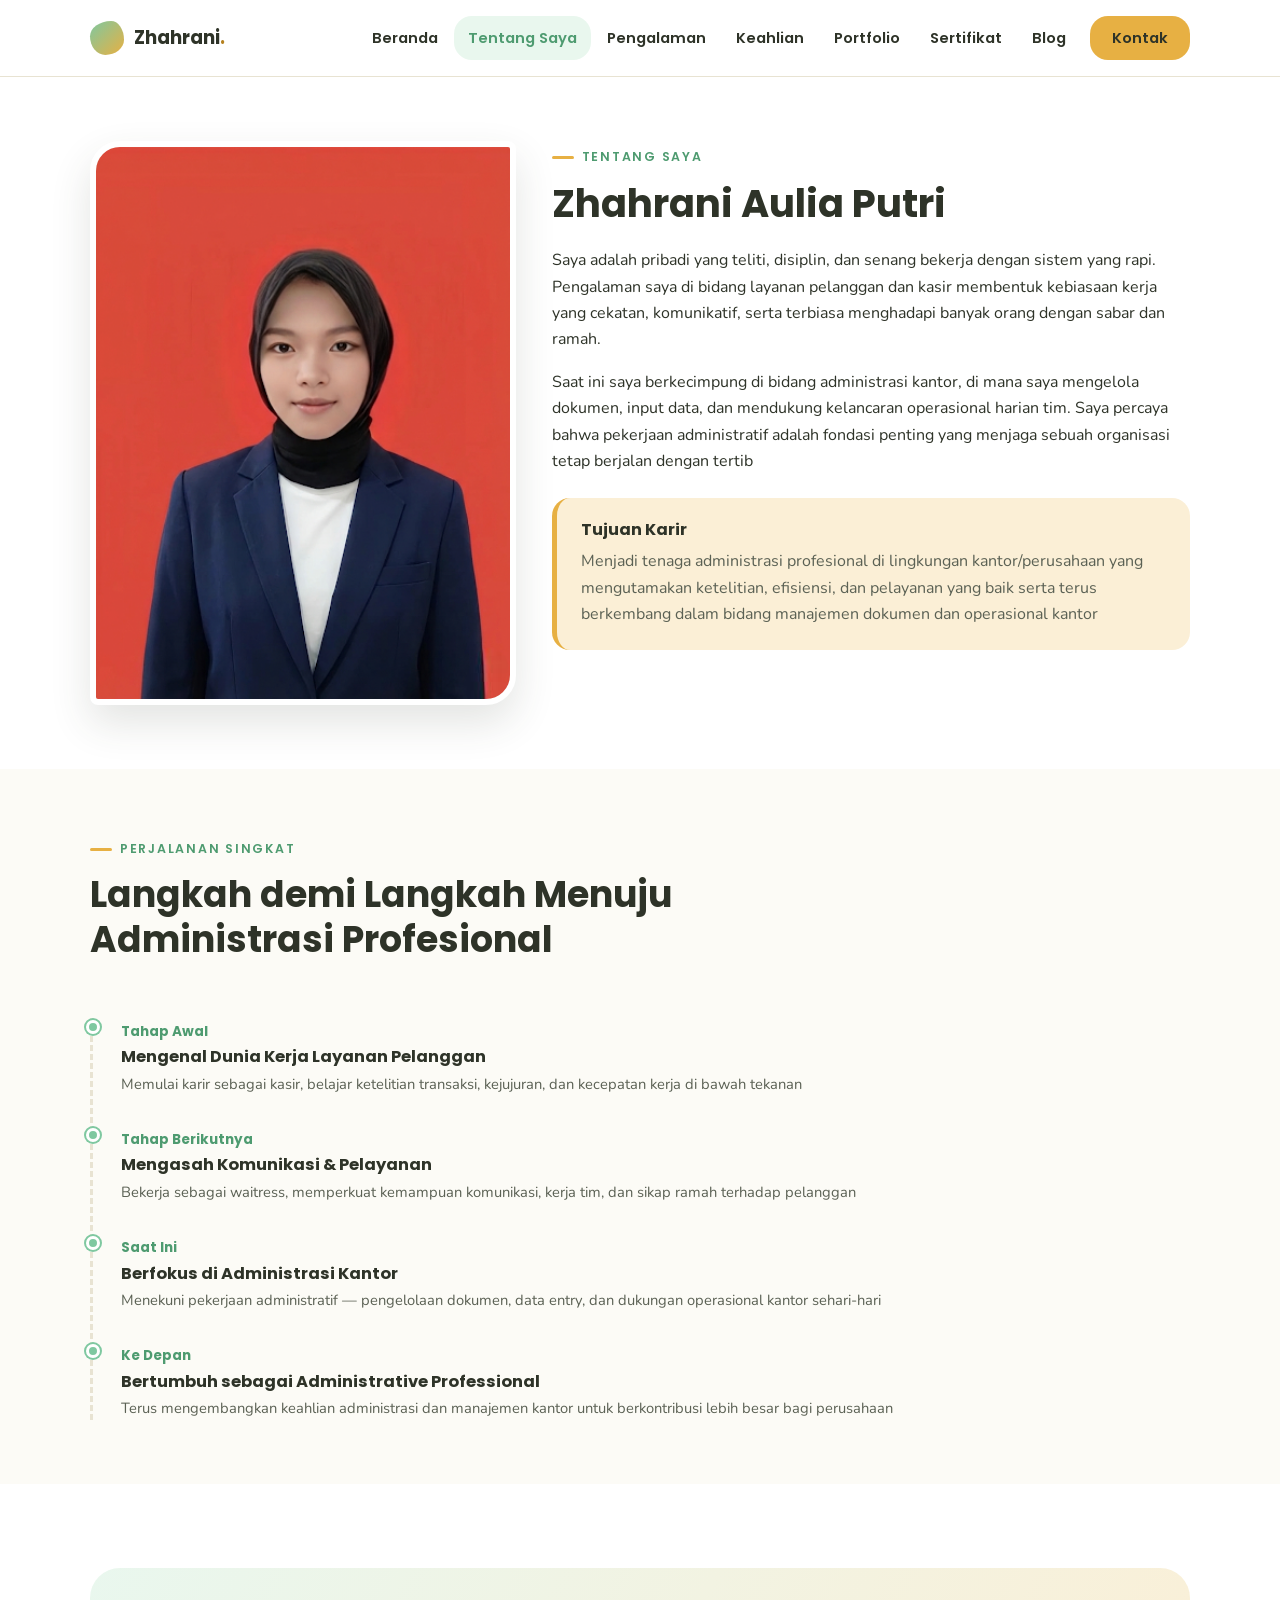
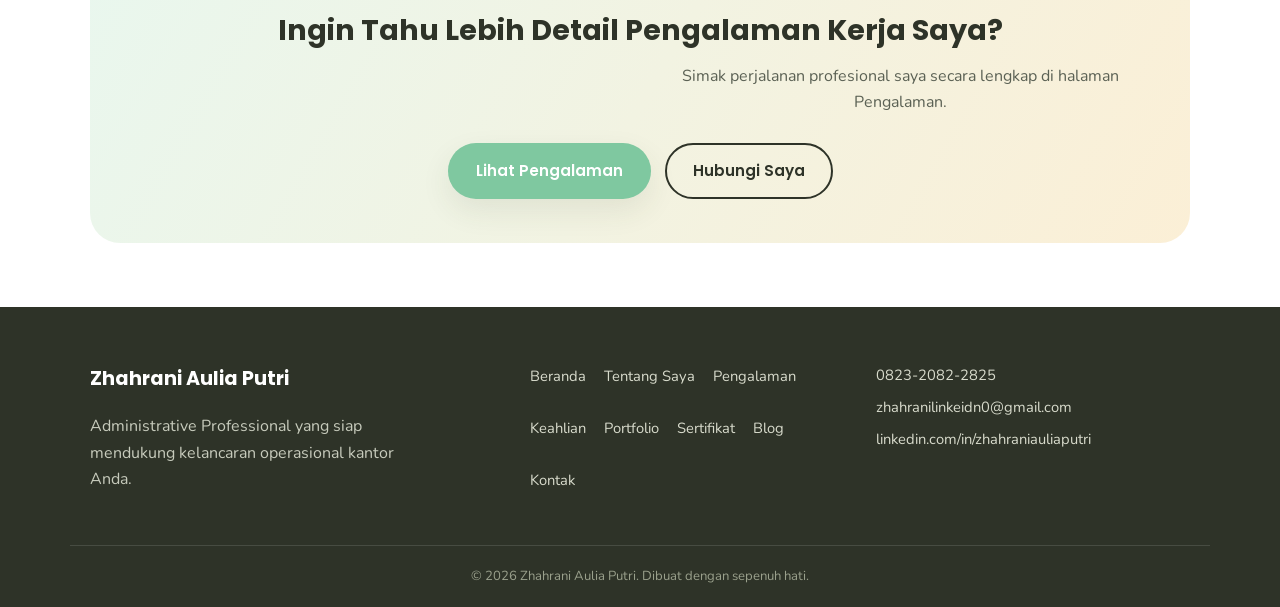
==== about.html @ e3346214 "Reload the website" ====
<!DOCTYPE html>
<html lang="id">
<head>
<meta charset="UTF-8">
<meta name="viewport" content="width=device-width, initial-scale=1.0">
<title>Tentang Saya — Zhahrani Aulia Putri</title>
<meta name="description" content="Latar belakang, bio profesional, dan tujuan karir Zhahrani Aulia Putri di bidang administrasi kantor.">
<link rel="preconnect" href="https://fonts.googleapis.com">
<link rel="preconnect" href="https://fonts.gstatic.com" crossorigin>
<link href="https://fonts.googleapis.com/css2?family=Nunito:wght@400;600;700;800&family=Poppins:wght@500;600;700&display=swap" rel="stylesheet">
<link rel="stylesheet" href="css/style.css">
</head>
<body>

<header class="site-header">
  <div class="header-inner container">
    <a href="index.html" class="brand">
      <span class="brand-mark" aria-hidden="true"></span>
      <span class="brand-text">Zhahrani<span class="brand-accent">.</span></span>
    </a>
    <nav class="main-nav" id="main-nav" aria-label="Navigasi utama">
      <ul>
        <li><a href="index.html">Beranda</a></li>
        <li><a href="about.html" class="is-active">Tentang Saya</a></li>
        <li><a href="experience.html">Pengalaman</a></li>
        <li><a href="skills.html">Keahlian</a></li>
        <li><a href="portfolio.html">Portfolio</a></li>
        <li><a href="certificates.html">Sertifikat</a></li>
        <li><a href="blog.html">Blog</a></li>
        <li><a href="contact.html" class="nav-cta">Kontak</a></li>
      </ul>
    </nav>
    <button class="nav-toggle" id="navToggle" type="button" aria-label="Buka menu navigasi" aria-expanded="false" aria-controls="main-nav">
      <span></span><span></span><span></span>
    </button>
  </div>
</header>

<main>

  <section>
    <div class="container about-hero">
      <div class="about-photo">
        <img src="images/profile/profil-aulia.png" alt="Foto Zhahrani Aulia Putri">
      </div>
      <div class="about-copy">
        <span class="kicker">Tentang Saya</span>
        <h1>Zhahrani Aulia Putri</h1>
        <p>Saya adalah pribadi yang teliti, disiplin, dan senang bekerja dengan sistem yang rapi. Pengalaman saya di bidang layanan pelanggan dan kasir membentuk kebiasaan kerja yang cekatan, komunikatif, serta terbiasa menghadapi banyak orang dengan sabar dan ramah.</p>
        <p>Saat ini saya berkecimpung di bidang administrasi kantor, di mana saya mengelola dokumen, input data, dan mendukung kelancaran operasional harian tim. Saya percaya bahwa pekerjaan administratif adalah fondasi penting yang menjaga sebuah organisasi tetap berjalan dengan tertib</p>

        <div class="goal-box">
          <h3>Tujuan Karir</h3>
          <p>Menjadi tenaga administrasi profesional di lingkungan kantor/perusahaan yang mengutamakan ketelitian, efisiensi, dan pelayanan yang baik serta terus berkembang dalam bidang manajemen dokumen dan operasional kantor</p>
        </div>
      </div>
    </div>
  </section>

  <section class="section-alt">
    <div class="container">
      <div class="section-head">
        <span class="kicker">Perjalanan Singkat</span>
        <h2>Langkah demi Langkah Menuju Administrasi Profesional</h2>
      </div>

      <ul class="mini-timeline">
        <li>
          <span class="year">Tahap Awal</span>
          <h4>Mengenal Dunia Kerja Layanan Pelanggan</h4>
          <p>Memulai karir sebagai kasir, belajar ketelitian transaksi, kejujuran, dan kecepatan kerja di bawah tekanan</p>
        </li>
        <li>
          <span class="year">Tahap Berikutnya</span>
          <h4>Mengasah Komunikasi &amp; Pelayanan</h4>
          <p>Bekerja sebagai waitress, memperkuat kemampuan komunikasi, kerja tim, dan sikap ramah terhadap pelanggan</p>
        </li>
        <li>
          <span class="year">Saat Ini</span>
          <h4>Berfokus di Administrasi Kantor</h4>
          <p>Menekuni pekerjaan administratif — pengelolaan dokumen, data entry, dan dukungan operasional kantor sehari-hari</p>
        </li>
        <li>
          <span class="year">Ke Depan</span>
          <h4>Bertumbuh sebagai Administrative Professional</h4>
          <p>Terus mengembangkan keahlian administrasi dan manajemen kantor untuk berkontribusi lebih besar bagi perusahaan</p>
        </li>
      </ul>
    </div>
  </section>

  <section>
    <div class="container">
      <div class="cta-band">
        <h2>Ingin Tahu Lebih Detail Pengalaman Kerja Saya?</h2>
        <p>Simak perjalanan profesional saya secara lengkap di halaman Pengalaman.</p>
        <div class="hero-actions">
          <a href="experience.html" class="btn btn-primary">Lihat Pengalaman</a>
          <a href="contact.html" class="btn btn-ghost">Hubungi Saya</a>
        </div>
      </div>
    </div>
  </section>

</main>

<footer class="site-footer">
  <div class="container footer-inner">
    <div>
      <p class="footer-brand">Zhahrani Aulia Putri</p>
      <p class="footer-tagline">Administrative Professional yang siap mendukung kelancaran operasional kantor Anda.</p>
    </div>
    <ul class="footer-links">
      <li><a href="index.html">Beranda</a></li>
      <li><a href="about.html">Tentang Saya</a></li>
      <li><a href="experience.html">Pengalaman</a></li>
      <li><a href="skills.html">Keahlian</a></li>
      <li><a href="portfolio.html">Portfolio</a></li>
      <li><a href="certificates.html">Sertifikat</a></li>
      <li><a href="blog.html">Blog</a></li>
      <li><a href="contact.html">Kontak</a></li>
    </ul>
    <div class="footer-contact">
      <a href="tel:+6282320822825">0823-2082-2825</a>
      <a href="mailto:zhahranilinkeidn0@gmail.com">zhahranilinkeidn0@gmail.com</a>
      <a href="https://linkedin.com/in/zhahraniauliaputri" target="_blank" rel="noopener">linkedin.com/in/zhahraniauliaputri</a>
    </div>
  </div>
  <p class="footer-bottom">&copy; 2026 Zhahrani Aulia Putri. Dibuat dengan sepenuh hati.</p>
</footer>

<script src="js/script.js"></script>
</body>
</html>
---- css/style.css ----
/* =========================================================
   Zhahrani Aulia Putri — Personal Branding Site
   Design identity: "binder & folder" desk motif — folder-tab
   cards, spine timeline, stitched dashes, sticky-note tags.
   Palette: white / hijau muda / kuning mustard only.
   ========================================================= */

:root {
  /* Palette */
  --green: #7FC8A0;
  --green-dark: #4E9B70;
  --green-tint: #E9F7EE;
  --mustard: #E7B043;
  --mustard-dark: #B5811F;
  --mustard-tint: #FBEFD6;
  --white: #FFFFFF;
  --cream: #FCFBF6;
  --ink: #2E3328;
  --ink-soft: #5B6154;
  --border: #E8E3D2;

  /* Type */
  --font-head: "Poppins", "Segoe UI", sans-serif;
  --font-body: "Nunito", "Segoe UI", sans-serif;

  /* Shape */
  --radius-sm: 10px;
  --radius-md: 18px;
  --radius-lg: 30px;
  --radius-pill: 999px;
  --shadow-soft: 0 12px 30px rgba(58, 66, 48, 0.09);
  --shadow-lift: 0 18px 40px rgba(58, 66, 48, 0.14);

  --container: 1140px;
}

/* ---------- Reset ---------- */
*, *::before, *::after { box-sizing: border-box; }
html { scroll-behavior: smooth; }
body {
  margin: 0;
  font-family: var(--font-body);
  color: var(--ink);
  background: var(--white);
  line-height: 1.65;
  -webkit-font-smoothing: antialiased;
}
img { max-width: 100%; display: block; }
a { color: inherit; text-decoration: none; }
ul { list-style: none; margin: 0; padding: 0; }
h1, h2, h3, h4 {
  font-family: var(--font-head);
  color: var(--ink);
  line-height: 1.25;
  margin: 0 0 0.5em;
}
p { margin: 0 0 1em; }
button { font-family: inherit; cursor: pointer; }
input, textarea { font-family: inherit; }

.sr-only {
  position: absolute;
  width: 1px; height: 1px;
  padding: 0; margin: -1px;
  overflow: hidden;
  clip: rect(0,0,0,0);
  white-space: nowrap;
  border: 0;
}

.container {
  width: 100%;
  max-width: var(--container);
  margin-inline: auto;
  padding-inline: 20px;
}

section { padding: 64px 0; }
.section-alt { background: var(--cream); }

/* ---------- Kicker / heading helpers ---------- */
.kicker {
  display: inline-flex;
  align-items: center;
  gap: 8px;
  font-family: var(--font-head);
  font-size: 0.78rem;
  font-weight: 600;
  letter-spacing: 0.14em;
  text-transform: uppercase;
  color: var(--green-dark);
  margin-bottom: 12px;
}
.kicker::before {
  content: "";
  width: 22px;
  height: 3px;
  border-radius: var(--radius-pill);
  background: var(--mustard);
  display: inline-block;
}
.section-head { max-width: 640px; margin-bottom: 40px; }
.section-head h2 { font-size: clamp(1.6rem, 1.3rem + 1.2vw, 2.3rem); }
.section-head p { color: var(--ink-soft); }
.center { text-align: center; margin-inline: auto; }

/* ---------- Buttons ---------- */
.btn {
  display: inline-flex;
  align-items: center;
  gap: 10px;
  font-family: var(--font-head);
  font-weight: 600;
  font-size: 0.95rem;
  padding: 13px 26px;
  border-radius: var(--radius-pill);
  border: 2px solid transparent;
  transition: transform 0.18s ease, box-shadow 0.18s ease, background 0.18s ease, color 0.18s ease;
}
.btn-primary {
  background: var(--green);
  color: var(--white);
  box-shadow: var(--shadow-soft);
}
.btn-primary:hover { background: var(--green-dark); transform: translateY(-2px); box-shadow: var(--shadow-lift); }
.btn-ghost {
  background: transparent;
  border-color: var(--ink);
  color: var(--ink);
}
.btn-ghost:hover { background: var(--ink); color: var(--white); transform: translateY(-2px); }
.btn-mustard {
  background: var(--mustard);
  color: var(--ink);
  box-shadow: var(--shadow-soft);
}
.btn-mustard:hover { background: var(--mustard-dark); color: var(--white); transform: translateY(-2px); box-shadow: var(--shadow-lift); }

/* =========================================================
   Header / Navigation
   ========================================================= */
.site-header {
  position: sticky;
  top: 0;
  z-index: 100;
  background: rgba(255, 255, 255, 0.92);
  backdrop-filter: blur(8px);
  border-bottom: 1px solid var(--border);
}
.header-inner {
  display: flex;
  align-items: center;
  justify-content: space-between;
  padding-block: 16px;
}
.brand {
  display: flex;
  align-items: center;
  gap: 10px;
  font-family: var(--font-head);
  font-weight: 700;
  font-size: 1.15rem;
  color: var(--ink);
}
.brand-mark {
  width: 34px;
  height: 34px;
  border-radius: 62% 38% 55% 45% / 45% 55% 45% 55%;
  background: linear-gradient(135deg, var(--green), var(--mustard));
  flex-shrink: 0;
}
.brand-accent { color: var(--mustard-dark); }

.nav-toggle {
  display: inline-flex;
  flex-direction: column;
  justify-content: center;
  gap: 5px;
  width: 42px;
  height: 42px;
  border: 2px solid var(--border);
  border-radius: var(--radius-sm);
  background: var(--white);
  padding: 0;
  align-items: center;
}
.nav-toggle span {
  display: block;
  width: 20px;
  height: 2px;
  background: var(--ink);
  border-radius: 2px;
  transition: transform 0.25s ease, opacity 0.25s ease;
}
.nav-toggle[aria-expanded="true"] span:nth-child(1) { transform: translateY(7px) rotate(45deg); }
.nav-toggle[aria-expanded="true"] span:nth-child(2) { opacity: 0; }
.nav-toggle[aria-expanded="true"] span:nth-child(3) { transform: translateY(-7px) rotate(-45deg); }

.main-nav {
  position: fixed;
  inset: 0;
  top: 68px;
  background: var(--white);
  transform: translateX(100%);
  transition: transform 0.3s ease;
  overflow-y: auto;
  padding: 10px 20px 40px;
}
.main-nav.is-open { transform: translateX(0); }
.main-nav ul {
  display: flex;
  flex-direction: column;
  gap: 4px;
  padding-top: 10px;
}
.main-nav a {
  display: block;
  font-family: var(--font-head);
  font-weight: 600;
  font-size: 1.05rem;
  padding: 14px 16px;
  border-radius: var(--radius-md);
  color: var(--ink);
}
.main-nav a:hover,
.main-nav a.is-active { background: var(--green-tint); color: var(--green-dark); }
.main-nav a.nav-cta {
  margin-top: 10px;
  background: var(--mustard);
  color: var(--ink);
  text-align: center;
}

@media (min-width: 900px) {
  .nav-toggle { display: none; }
  .main-nav {
    position: static;
    inset: auto;
    transform: none;
    padding: 0;
    overflow: visible;
    background: transparent;
  }
  .main-nav ul { flex-direction: row; align-items: center; gap: 2px; padding-top: 0; }
  .main-nav a { font-size: 0.92rem; padding: 10px 14px; }
  .main-nav a.nav-cta { margin-top: 0; margin-left: 8px; padding: 10px 22px; }
}

/* =========================================================
   Footer
   ========================================================= */
.site-footer {
  background: var(--ink);
  color: #EDEFE8;
  padding-top: 56px;
}
.footer-inner {
  display: grid;
  gap: 32px;
  padding-bottom: 36px;
  border-bottom: 1px solid rgba(255,255,255,0.12);
}
.footer-brand { font-family: var(--font-head); font-weight: 700; font-size: 1.2rem; color: var(--white); }
.footer-tagline { color: #C7CBBC; max-width: 320px; margin-top: 8px; }
.footer-links { display: flex; flex-wrap: wrap; gap: 10px 18px; }
.footer-links a { color: #D8DBCC; font-size: 0.92rem; }
.footer-links a:hover { color: var(--mustard); }
.footer-contact { display: flex; flex-direction: column; gap: 8px; font-size: 0.92rem; color: #D8DBCC; }
.footer-contact a:hover { color: var(--green); }
.footer-bottom {
  text-align: center;
  font-size: 0.82rem;
  color: #9AA08C;
  padding: 20px 0;
  margin: 0;
}
@media (min-width: 700px) {
  .footer-inner { grid-template-columns: 1.3fr 1fr 1fr; }
}

/* =========================================================
   Hero (index.html)
   ========================================================= */
.hero {
  padding: 48px 0 72px;
  position: relative;
  overflow: hidden;
}
.hero-grid {
  display: grid;
  gap: 40px;
  align-items: center;
}
.hero-copy .kicker { }
.hero-copy h1 {
  font-size: clamp(2rem, 1.5rem + 2.4vw, 3.2rem);
}
.hero-copy .headline-accent { color: var(--green-dark); }
.hero-copy p.lead {
  font-size: 1.08rem;
  color: var(--ink-soft);
  max-width: 46ch;
}
.hero-actions { display: flex; flex-wrap: wrap; gap: 14px; margin-top: 28px; }
.hero-stats {
  display: flex;
  gap: 26px;
  margin-top: 36px;
  flex-wrap: wrap;
}
.hero-stats div strong {
  display: block;
  font-family: var(--font-head);
  font-size: 1.5rem;
  color: var(--ink);
}
.hero-stats div span { font-size: 0.85rem; color: var(--ink-soft); }

.hero-photo-wrap {
  position: relative;
  justify-self: center;
  width: min(340px, 80vw);
}
.hero-photo-blob {
  position: absolute;
  inset: -18px;
  background: linear-gradient(160deg, var(--green-tint), var(--mustard-tint));
  border-radius: 62% 38% 53% 47% / 41% 49% 51% 59%;
  z-index: 0;
  animation: blobshift 9s ease-in-out infinite alternate;
}
@keyframes blobshift {
  from { border-radius: 62% 38% 53% 47% / 41% 49% 51% 59%; }
  to   { border-radius: 45% 55% 40% 60% / 55% 40% 60% 45%; }
}
.hero-photo {
  position: relative;
  z-index: 1;
  border-radius: 62% 38% 53% 47% / 41% 49% 51% 59%;
  overflow: hidden;
  border: 6px solid var(--white);
  box-shadow: var(--shadow-lift);
  aspect-ratio: 1 / 1;
}
.hero-photo img { width: 100%; height: 100%; object-fit: cover; }
.hero-photo-tag {
  position: absolute;
  z-index: 2;
  bottom: -6px;
  right: -14px;
  background: var(--white);
  border: 2px solid var(--border);
  border-radius: var(--radius-pill);
  padding: 10px 18px;
  box-shadow: var(--shadow-soft);
  font-family: var(--font-head);
  font-weight: 600;
  font-size: 0.85rem;
  display: flex;
  align-items: center;
  gap: 8px;
}
.hero-photo-tag .dot { width: 9px; height: 9px; border-radius: 50%; background: var(--green); }

@media (min-width: 900px) {
  .hero-grid { grid-template-columns: 1.15fr 0.85fr; }
  .hero-photo-wrap { justify-self: end; }
}

/* Highlight strip under hero */
.highlight-strip {
  display: grid;
  gap: 18px;
  padding: 28px 0 0;
}
.highlight-card {
  background: var(--white);
  border: 1.5px dashed var(--border);
  border-radius: var(--radius-md);
  padding: 22px;
}
.highlight-card h3 { font-size: 1.02rem; margin-bottom: 6px; }
.highlight-card p { color: var(--ink-soft); font-size: 0.92rem; margin: 0; }
@media (min-width: 700px) {
  .highlight-strip { grid-template-columns: repeat(3, 1fr); }
}

/* =========================================================
   Folder-tab card (Portfolio / general use)
   ========================================================= */
.folder-card {
  position: relative;
  background: var(--white);
  border: 2px solid var(--border);
  border-radius: var(--radius-md);
  padding: 30px 24px 26px;
  margin-top: 18px;
  transition: transform 0.2s ease, box-shadow 0.2s ease, border-color 0.2s ease;
}
.folder-card::before {
  content: "";
  position: absolute;
  top: -14px;
  left: 26px;
  width: 58px;
  height: 20px;
  background: var(--green);
  border-radius: 8px 8px 0 0;
}
.folder-card:hover { transform: translateY(-4px); box-shadow: var(--shadow-soft); border-color: var(--green); }
.folder-card--mustard::before { background: var(--mustard); }

.folder-thumb {
  border-radius: var(--radius-sm);
  overflow: hidden;
  margin-bottom: 16px;
  border: 1px solid var(--border);
  background: #EFEDE3;
}
.folder-thumb img { width: 100%; aspect-ratio: 4/3; object-fit: cover; }
.folder-card h3 { font-size: 1.08rem; margin-bottom: 6px; }
.folder-card p { color: var(--ink-soft); font-size: 0.92rem; }
.folder-status {
  display: inline-block;
  margin-top: 8px;
  font-family: var(--font-head);
  font-size: 0.72rem;
  font-weight: 700;
  letter-spacing: 0.08em;
  text-transform: uppercase;
  color: var(--mustard-dark);
  background: var(--mustard-tint);
  padding: 5px 12px;
  border-radius: var(--radius-pill);
}

.card-grid {
  display: grid;
  gap: 24px;
  grid-template-columns: 1fr;
}
@media (min-width: 640px) { .card-grid { grid-template-columns: repeat(2, 1fr); } }
@media (min-width: 980px) { .card-grid--4 { grid-template-columns: repeat(4, 1fr); } }
@media (min-width: 980px) { .card-grid--3 { grid-template-columns: repeat(3, 1fr); } }

/* =========================================================
   About page — bio + timeline
   ========================================================= */
.about-hero {
  display: grid;
  gap: 36px;
  align-items: start;
}
.about-photo {
  border-radius: var(--radius-lg) 8px var(--radius-lg) 8px;
  overflow: hidden;
  border: 6px solid var(--white);
  box-shadow: var(--shadow-lift);
  background: var(--green-tint);
}
.about-photo img { width: 100%; aspect-ratio: 3/4; object-fit: cover; }
.about-copy h1 { font-size: clamp(1.7rem, 1.4rem + 1.4vw, 2.4rem); }
.goal-box {
  margin-top: 24px;
  background: var(--mustard-tint);
  border-radius: var(--radius-md);
  padding: 22px 24px;
  border-left: 5px solid var(--mustard);
}
.goal-box h3 { font-size: 1rem; margin-bottom: 8px; }
.goal-box p { margin: 0; color: var(--ink-soft); }
@media (min-width: 860px) {
  .about-hero { grid-template-columns: 0.8fr 1.2fr; }
}

.mini-timeline {
  margin-top: 56px;
  position: relative;
  padding-left: 28px;
  border-left: 3px dashed var(--border);
}
.mini-timeline li { position: relative; padding-bottom: 30px; }
.mini-timeline li:last-child { padding-bottom: 0; }
.mini-timeline li::before {
  content: "";
  position: absolute;
  left: -35.5px;
  top: 2px;
  width: 14px;
  height: 14px;
  border-radius: 50%;
  background: var(--green);
  border: 3px solid var(--white);
  box-shadow: 0 0 0 2px var(--green);
}
.mini-timeline .year {
  display: inline-block;
  font-family: var(--font-head);
  font-weight: 700;
  font-size: 0.85rem;
  color: var(--green-dark);
  margin-bottom: 4px;
}
.mini-timeline h4 { margin-bottom: 4px; font-size: 1.02rem; }
.mini-timeline p { margin: 0; color: var(--ink-soft); font-size: 0.92rem; }

/* =========================================================
   Experience page — spine timeline
   ========================================================= */
.exp-timeline { position: relative; margin-top: 20px; }
.exp-timeline::before {
  content: "";
  position: absolute;
  left: 20px;
  top: 0;
  bottom: 0;
  width: 3px;
  background: repeating-linear-gradient(to bottom, var(--border) 0 8px, transparent 8px 16px);
}
.exp-item {
  position: relative;
  padding-left: 60px;
  margin-bottom: 42px;
}
.exp-item:last-child { margin-bottom: 0; }
.exp-node {
  position: absolute;
  left: 8px;
  top: 4px;
  width: 26px;
  height: 26px;
  border-radius: 50%;
  background: var(--white);
  border: 3px solid var(--green);
  display: flex;
  align-items: center;
  justify-content: center;
}
.exp-item--current .exp-node { border-color: var(--mustard); background: var(--mustard); }
.exp-node span { width: 8px; height: 8px; border-radius: 50%; background: var(--green); }
.exp-item--current .exp-node span { background: var(--white); }

.exp-card {
  background: var(--white);
  border: 2px solid var(--border);
  border-radius: var(--radius-md);
  padding: 24px 26px;
  box-shadow: var(--shadow-soft);
}
.exp-item--current .exp-card { border-color: var(--mustard); background: var(--mustard-tint); }
.exp-badge {
  display: inline-flex;
  align-items: center;
  gap: 6px;
  font-family: var(--font-head);
  font-weight: 700;
  font-size: 0.72rem;
  letter-spacing: 0.08em;
  text-transform: uppercase;
  color: var(--white);
  background: var(--mustard-dark);
  padding: 5px 12px;
  border-radius: var(--radius-pill);
  margin-bottom: 10px;
}
.exp-badge .pulse {
  width: 7px; height: 7px; border-radius: 50%;
  background: var(--white);
  animation: pulse 1.6s ease-in-out infinite;
}
@keyframes pulse { 0%,100% { opacity: 1; } 50% { opacity: 0.3; } }
.exp-role { font-size: 1.15rem; margin-bottom: 2px; }
.exp-company { font-family: var(--font-head); font-weight: 600; color: var(--green-dark); margin-bottom: 12px; }
.exp-period { font-size: 0.82rem; color: var(--ink-soft); margin-bottom: 12px; display: block; }
.exp-card ul { margin-top: 10px; display: grid; gap: 8px; }
.exp-card ul li { position: relative; padding-left: 20px; color: var(--ink-soft); font-size: 0.94rem; }
.exp-card ul li::before {
  content: "";
  position: absolute;
  left: 0; top: 8px;
  width: 8px; height: 8px;
  background: var(--mustard);
  border-radius: 2px;
  transform: rotate(45deg);
}

@media (min-width: 700px) {
  .exp-node { left: 26px; }
  .exp-timeline::before { left: 38px; }
  .exp-item { padding-left: 90px; }
}

/* =========================================================
   Skills page
   ========================================================= */
.skills-layout { display: grid; gap: 48px; }
.skill-bar-group { display: grid; gap: 22px; }
.skill-bar-row .skill-bar-label {
  display: flex;
  justify-content: space-between;
  font-family: var(--font-head);
  font-weight: 600;
  font-size: 0.94rem;
  margin-bottom: 8px;
}
.skill-bar-label span:last-child { color: var(--green-dark); }
.skill-bar-track {
  height: 12px;
  border-radius: var(--radius-pill);
  background: var(--cream);
  border: 1.5px dashed var(--border);
  overflow: hidden;
  padding: 2px;
}
.skill-bar-fill {
  height: 100%;
  border-radius: var(--radius-pill);
  background: linear-gradient(90deg, var(--green), var(--green-dark));
  width: 0;
  transition: width 1s ease;
}
.skill-bar-row:nth-child(even) .skill-bar-fill { background: linear-gradient(90deg, var(--mustard), var(--mustard-dark)); }

.note-grid {
  display: flex;
  flex-wrap: wrap;
  gap: 16px;
  margin-top: 8px;
}
.sticky-note {
  background: var(--mustard-tint);
  border-radius: 4px 16px 4px 16px;
  padding: 16px 20px;
  font-family: var(--font-head);
  font-weight: 600;
  font-size: 0.92rem;
  box-shadow: var(--shadow-soft);
  transform: rotate(var(--tilt, -2deg));
}
.sticky-note:nth-child(3n) { background: var(--green-tint); --tilt: 2deg; }
.sticky-note:nth-child(3n+1) { --tilt: -2deg; }
.sticky-note:nth-child(3n+2) { --tilt: 1.5deg; }

.tool-chip-row { display: flex; flex-wrap: wrap; gap: 12px; margin-top: 8px; }
.tool-chip {
  display: inline-flex;
  align-items: center;
  gap: 10px;
  background: var(--white);
  border: 2px solid var(--border);
  border-radius: var(--radius-pill);
  padding: 10px 18px 10px 12px;
  font-family: var(--font-head);
  font-weight: 600;
  font-size: 0.88rem;
}
.tool-chip .chip-dot {
  width: 26px; height: 26px;
  border-radius: 50%;
  background: var(--green-tint);
  color: var(--green-dark);
  display: flex; align-items: center; justify-content: center;
  font-size: 0.75rem;
  font-weight: 800;
}

@media (min-width: 900px) {
  .skills-layout { grid-template-columns: 1.1fr 0.9fr; }
}

/* =========================================================
   Certificates page — stamp cards + lightbox
   ========================================================= */
.stamp-card {
  position: relative;
  background: var(--white);
  border: 2px solid var(--border);
  border-radius: var(--radius-md);
  padding: 20px;
  text-align: left;
  width: 100%;
  transition: transform 0.2s ease, box-shadow 0.2s ease;
}
.stamp-card:hover { transform: translateY(-4px) rotate(-0.5deg); box-shadow: var(--shadow-lift); }
.stamp-ribbon {
  position: absolute;
  top: 14px;
  right: -8px;
  background: var(--green);
  color: var(--white);
  font-family: var(--font-head);
  font-weight: 700;
  font-size: 0.68rem;
  letter-spacing: 0.06em;
  text-transform: uppercase;
  padding: 5px 14px 5px 10px;
  border-radius: 4px 0 0 4px;
  box-shadow: var(--shadow-soft);
}
.stamp-thumb {
  border-radius: var(--radius-sm);
  overflow: hidden;
  border: 1px dashed var(--border);
  margin-bottom: 14px;
  background: #EFEDE3;
}
.stamp-thumb img { width: 100%; aspect-ratio: 4/3; object-fit: cover; }
.stamp-card h3 { font-size: 1rem; margin-bottom: 4px; }
.stamp-card p { color: var(--ink-soft); font-size: 0.88rem; margin: 0; }

.lightbox {
  position: fixed;
  inset: 0;
  z-index: 200;
  display: none;
  align-items: center;
  justify-content: center;
  padding: 24px;
  background: rgba(46, 51, 40, 0.82);
}
.lightbox.is-open { display: flex; }
.lightbox-inner {
  background: var(--white);
  border-radius: var(--radius-md);
  padding: 20px;
  max-width: 640px;
  width: 100%;
  position: relative;
  box-shadow: var(--shadow-lift);
}
.lightbox-inner img { border-radius: var(--radius-sm); width: 100%; }
.lightbox-caption { margin-top: 14px; font-family: var(--font-head); font-weight: 600; text-align: center; }
.lightbox-close {
  position: absolute;
  top: -16px;
  right: -16px;
  width: 40px; height: 40px;
  border-radius: 50%;
  background: var(--mustard);
  border: 3px solid var(--white);
  color: var(--ink);
  font-size: 1.1rem;
  font-weight: 700;
  box-shadow: var(--shadow-soft);
}

/* =========================================================
   Blog page — polaroid grid
   ========================================================= */
.polaroid-grid {
  display: grid;
  gap: 30px;
  grid-template-columns: 1fr;
}
@media (min-width: 640px) { .polaroid-grid { grid-template-columns: repeat(2, 1fr); } }
@media (min-width: 980px) { .polaroid-grid { grid-template-columns: repeat(3, 1fr); } }

.polaroid {
  background: var(--white);
  padding: 14px 14px 20px;
  border-radius: 6px;
  box-shadow: var(--shadow-soft);
  transform: rotate(var(--rot, -1.5deg));
  transition: transform 0.2s ease, box-shadow 0.2s ease;
}
.polaroid:nth-child(2n) { --rot: 1.5deg; }
.polaroid:nth-child(3n) { --rot: -0.8deg; }
.polaroid:hover { transform: rotate(0deg) translateY(-4px); box-shadow: var(--shadow-lift); }
.polaroid-photo {
  border-radius: 3px;
  overflow: hidden;
  background: #EFEDE3;
}
.polaroid-photo img { width: 100%; aspect-ratio: 1/1; object-fit: cover; }
.polaroid-caption {
  padding-top: 14px;
  font-family: "Nunito", cursive;
  text-align: center;
  color: var(--ink-soft);
  font-size: 0.95rem;
}
.polaroid-caption strong { display: block; color: var(--ink); font-family: var(--font-head); font-size: 0.98rem; margin-bottom: 2px; }

/* =========================================================
   Contact page
   ========================================================= */
.contact-layout { display: grid; gap: 36px; }
.contact-info-card {
  display: flex;
  align-items: center;
  gap: 16px;
  background: var(--white);
  border: 2px solid var(--border);
  border-radius: var(--radius-md);
  padding: 18px 20px;
  margin-bottom: 16px;
  transition: border-color 0.2s ease, transform 0.2s ease;
}
.contact-info-card:hover { border-color: var(--green); transform: translateX(4px); }
.contact-icon {
  flex-shrink: 0;
  width: 46px; height: 46px;
  border-radius: 50%;
  background: var(--green-tint);
  color: var(--green-dark);
  display: flex; align-items: center; justify-content: center;
}
.contact-icon svg { width: 22px; height: 22px; }
.contact-info-card h3 { font-size: 0.82rem; text-transform: uppercase; letter-spacing: 0.06em; color: var(--ink-soft); margin-bottom: 2px; }
.contact-info-card p { margin: 0; font-family: var(--font-head); font-weight: 600; }

.contact-form {
  background: var(--cream);
  border: 2px dashed var(--border);
  border-radius: var(--radius-lg);
  padding: 30px;
}
.form-row { margin-bottom: 18px; }
.form-row label {
  display: block;
  font-family: var(--font-head);
  font-weight: 600;
  font-size: 0.88rem;
  margin-bottom: 6px;
}
.form-row input,
.form-row textarea {
  width: 100%;
  padding: 12px 16px;
  border-radius: var(--radius-sm);
  border: 2px solid var(--border);
  background: var(--white);
  font-size: 0.95rem;
  color: var(--ink);
}
.form-row input:focus,
.form-row textarea:focus {
  outline: none;
  border-color: var(--green);
}
.form-note { font-size: 0.8rem; color: var(--ink-soft); margin-top: 10px; }
.form-success {
  display: none;
  background: var(--green-tint);
  color: var(--green-dark);
  border-radius: var(--radius-sm);
  padding: 14px 16px;
  font-weight: 600;
  margin-bottom: 18px;
}
.form-success.is-visible { display: block; }

@media (min-width: 900px) {
  .contact-layout { grid-template-columns: 0.85fr 1.15fr; }
}

/* =========================================================
   Page hero (inner pages banner)
   ========================================================= */
.page-hero {
  padding: 44px 0 20px;
  text-align: center;
}
.page-hero .kicker { justify-content: center; }
.page-hero h1 { font-size: clamp(1.7rem, 1.4rem + 1.4vw, 2.6rem); }
.page-hero p { color: var(--ink-soft); max-width: 560px; margin-inline: auto; }

/* CTA band */
.cta-band {
  background: linear-gradient(120deg, var(--green-tint), var(--mustard-tint));
  border-radius: var(--radius-lg);
  padding: 44px 30px;
  text-align: center;
  margin-top: 20px;
}
.cta-band h2 { font-size: clamp(1.3rem, 1.1rem + 1vw, 1.8rem); }
.cta-band p { color: var(--ink-soft); max-width: 480px; margin-inline: auto 1.2em; }
.cta-band .hero-actions { justify-content: center; }
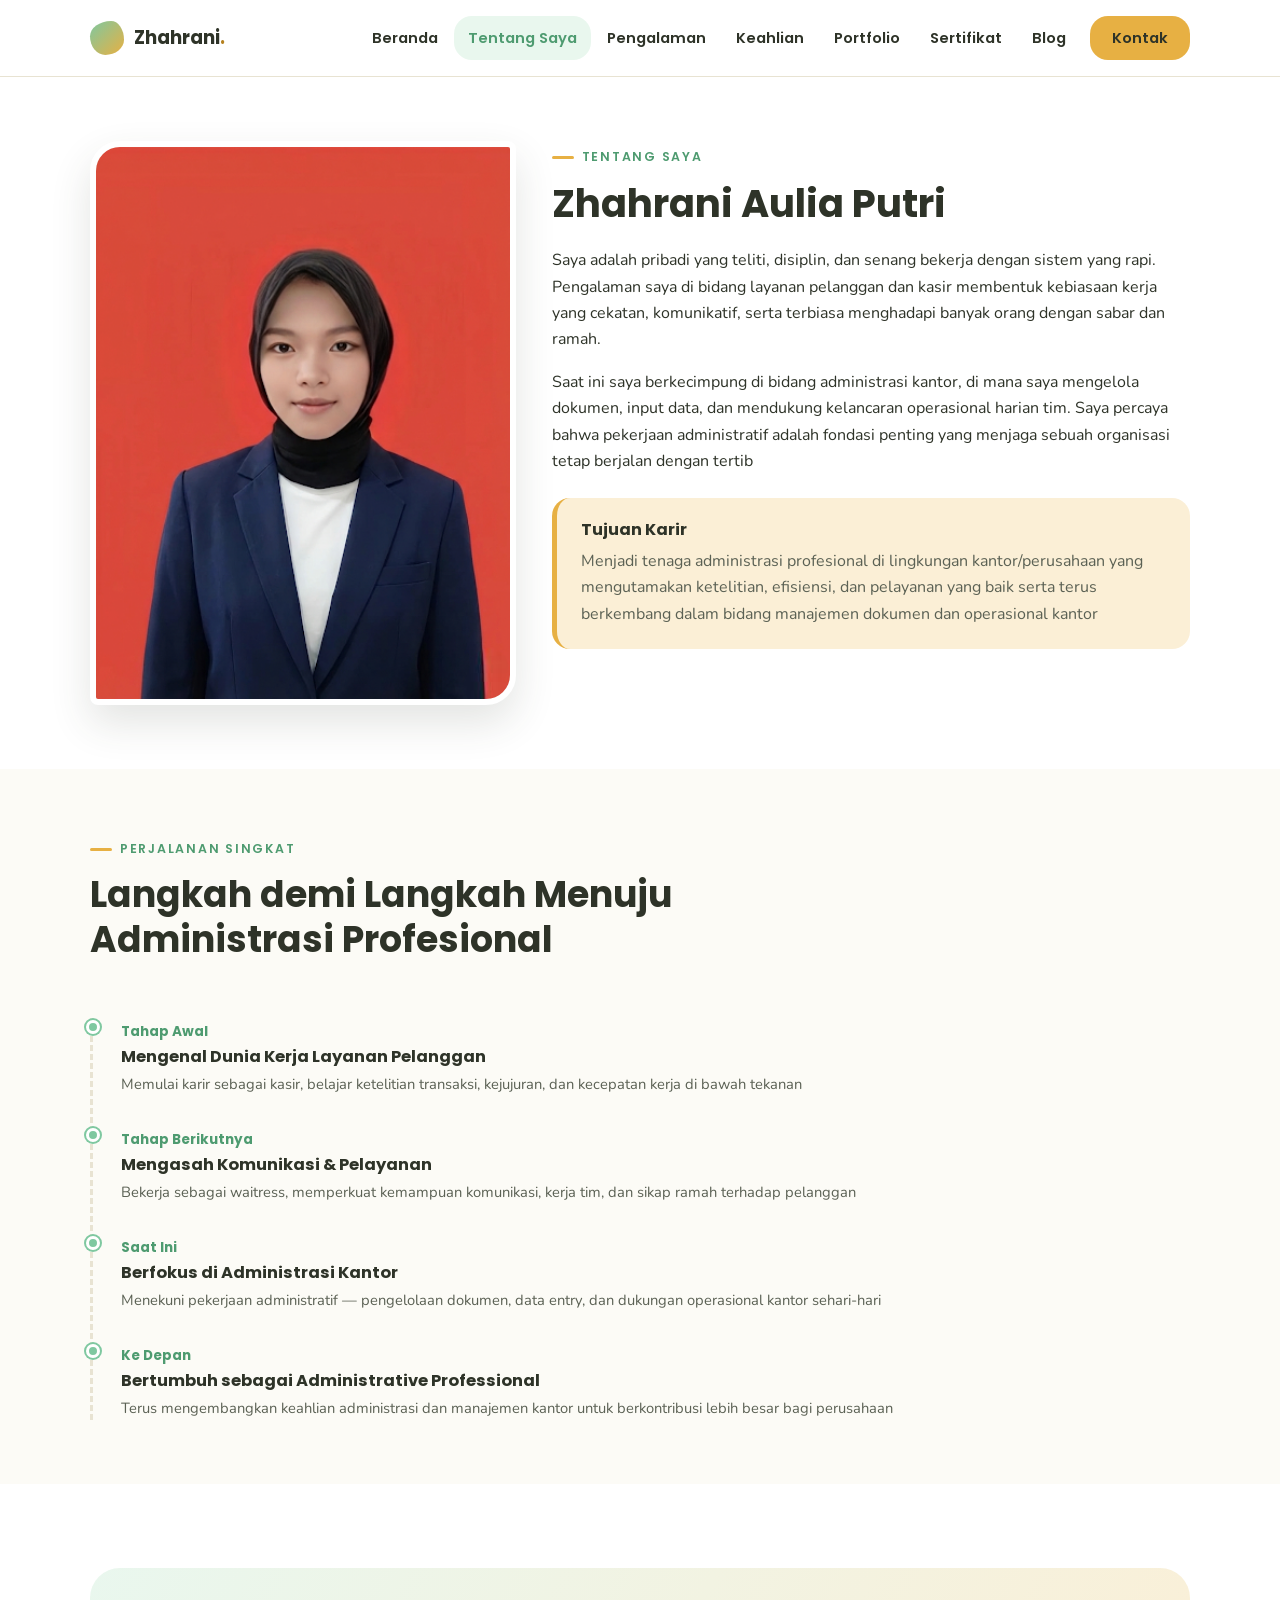
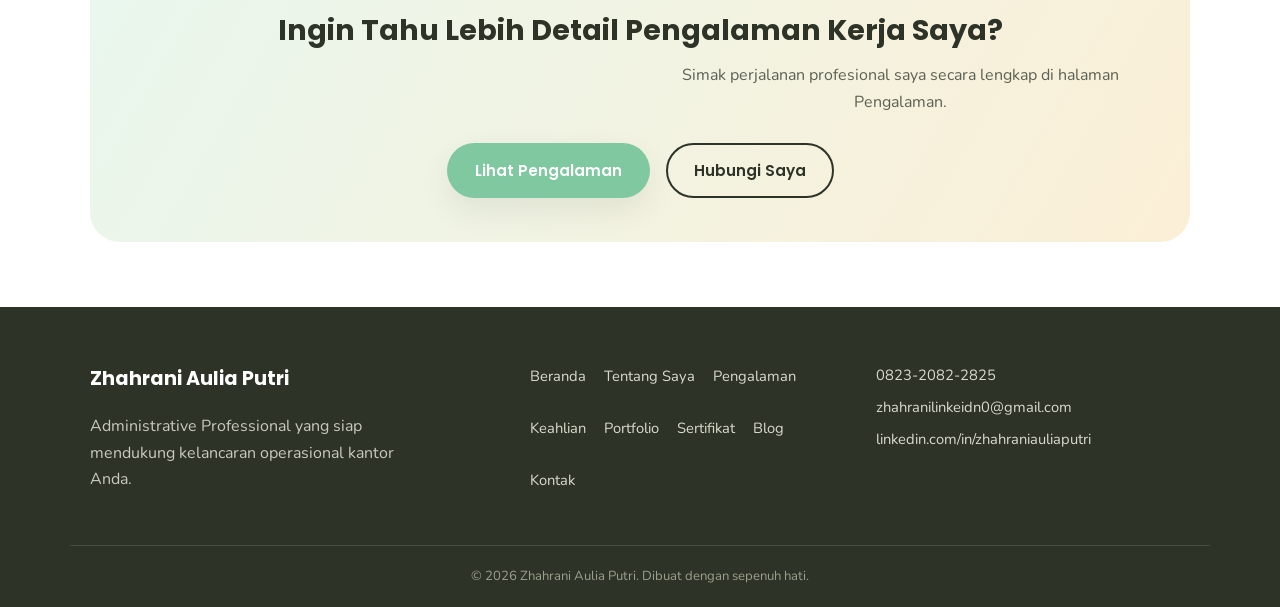
==== commit 718cacdb: "Update website" ====
--- a/about.html
+++ b/about.html
@@ -129,6 +129,10 @@
   <p class="footer-bottom">&copy; 2026 Zhahrani Aulia Putri. Dibuat dengan sepenuh hati.</p>
 </footer>
 
+<button type="button" id="scrollTopBtn" class="scroll-top-btn" aria-label="Kembali ke atas">
+  <svg viewBox="0 0 24 24" fill="none" stroke="currentColor" stroke-width="2.5" stroke-linecap="round" stroke-linejoin="round"><path d="M12 19V5M5 12l7-7 7 7"/></svg>
+</button>
+
 <script src="js/script.js"></script>
 </body>
 </html>
--- a/css/style.css
+++ b/css/style.css
@@ -876,3 +876,132 @@
 .cta-band h2 { font-size: clamp(1.3rem, 1.1rem + 1vw, 1.8rem); }
 .cta-band p { color: var(--ink-soft); max-width: 480px; margin-inline: auto 1.2em; }
 .cta-band .hero-actions { justify-content: center; }
+
+/* =========================================================
+   Global safety / touch tuning
+   ========================================================= */
+html, body { overflow-x: hidden; }
+a, button, .btn, .folder-card, .stamp-card, .polaroid, .sticky-note, .tool-chip {
+  touch-action: manipulation;
+}
+
+/* =========================================================
+   Scroll-reveal effect (mobile & tablet friendly)
+   ========================================================= */
+.reveal {
+  opacity: 0;
+  transform: translateY(28px);
+  transition: opacity 0.7s cubic-bezier(0.22, 1, 0.36, 1), transform 0.7s cubic-bezier(0.22, 1, 0.36, 1);
+  will-change: transform, opacity;
+}
+.reveal.is-visible { opacity: 1; transform: translateY(0); }
+.reveal-scale { transform: translateY(0) scale(0.92); }
+.reveal-scale.is-visible { transform: scale(1); }
+
+/* =========================================================
+   Touch tap-feedback — replaces hover on touch devices
+   ========================================================= */
+@media (hover: none) and (pointer: coarse) {
+  .btn:active { transform: scale(0.95); }
+  .folder-card:active,
+  .stamp-card:active,
+  .polaroid:active,
+  .contact-info-card:active,
+  .sticky-note:active,
+  .tool-chip:active,
+  .highlight-card:active { transform: scale(0.97); transition: transform 0.15s ease; }
+  .main-nav a:active { background: var(--green-tint); }
+}
+
+/* =========================================================
+   Mobile nav — staggered link entrance
+   ========================================================= */
+.main-nav ul li { opacity: 0; transform: translateX(24px); }
+.main-nav.is-open ul li {
+  animation: navLinkIn 0.45s ease forwards;
+}
+.main-nav.is-open ul li:nth-child(1) { animation-delay: 0.05s; }
+.main-nav.is-open ul li:nth-child(2) { animation-delay: 0.10s; }
+.main-nav.is-open ul li:nth-child(3) { animation-delay: 0.15s; }
+.main-nav.is-open ul li:nth-child(4) { animation-delay: 0.20s; }
+.main-nav.is-open ul li:nth-child(5) { animation-delay: 0.25s; }
+.main-nav.is-open ul li:nth-child(6) { animation-delay: 0.30s; }
+.main-nav.is-open ul li:nth-child(7) { animation-delay: 0.35s; }
+.main-nav.is-open ul li:nth-child(8) { animation-delay: 0.40s; }
+@keyframes navLinkIn {
+  to { opacity: 1; transform: translateX(0); }
+}
+@media (min-width: 900px) {
+  .main-nav ul li { opacity: 1; transform: none; animation: none !important; }
+}
+
+/* =========================================================
+   Scroll-to-top button
+   ========================================================= */
+.scroll-top-btn {
+  position: fixed;
+  right: 18px;
+  bottom: 18px;
+  z-index: 90;
+  width: 48px;
+  height: 48px;
+  border-radius: 50%;
+  background: var(--green);
+  color: var(--white);
+  border: 3px solid var(--white);
+  box-shadow: var(--shadow-lift);
+  display: flex;
+  align-items: center;
+  justify-content: center;
+  opacity: 0;
+  transform: translateY(16px) scale(0.8);
+  pointer-events: none;
+  transition: opacity 0.3s ease, transform 0.3s ease, background 0.2s ease;
+}
+.scroll-top-btn.is-visible { opacity: 1; transform: translateY(0) scale(1); pointer-events: auto; }
+.scroll-top-btn:hover { background: var(--green-dark); }
+.scroll-top-btn:active { transform: scale(0.9); }
+.scroll-top-btn svg { width: 20px; height: 20px; }
+
+/* =========================================================
+   Tablet-specific refinements (600px - 1023px)
+   ========================================================= */
+@media (min-width: 600px) {
+  .hero-actions { gap: 16px; }
+}
+
+@media (min-width: 600px) and (max-width: 979px) {
+  .card-grid--3 { grid-template-columns: repeat(2, 1fr); }
+}
+
+@media (min-width: 760px) {
+  .hero-grid { grid-template-columns: 1.15fr 0.85fr; }
+  .hero-photo-wrap { justify-self: end; }
+}
+
+@media (min-width: 700px) {
+  .about-hero { grid-template-columns: 0.8fr 1.2fr; }
+}
+
+@media (min-width: 860px) and (max-width: 1099px) {
+  .card-grid--4 { grid-template-columns: repeat(3, 1fr); }
+}
+
+@media (min-width: 600px) and (max-width: 899px) {
+  section { padding: 80px 0; }
+  .container { padding-inline: 32px; }
+  .polaroid-grid { grid-template-columns: repeat(2, 1fr); gap: 26px; }
+}
+
+/* =========================================================
+   Reduced motion accessibility
+   ========================================================= */
+@media (prefers-reduced-motion: reduce) {
+  *, *::before, *::after {
+    animation-duration: 0.001ms !important;
+    animation-iteration-count: 1 !important;
+    transition-duration: 0.001ms !important;
+    scroll-behavior: auto !important;
+  }
+  .reveal { opacity: 1; transform: none; }
+}
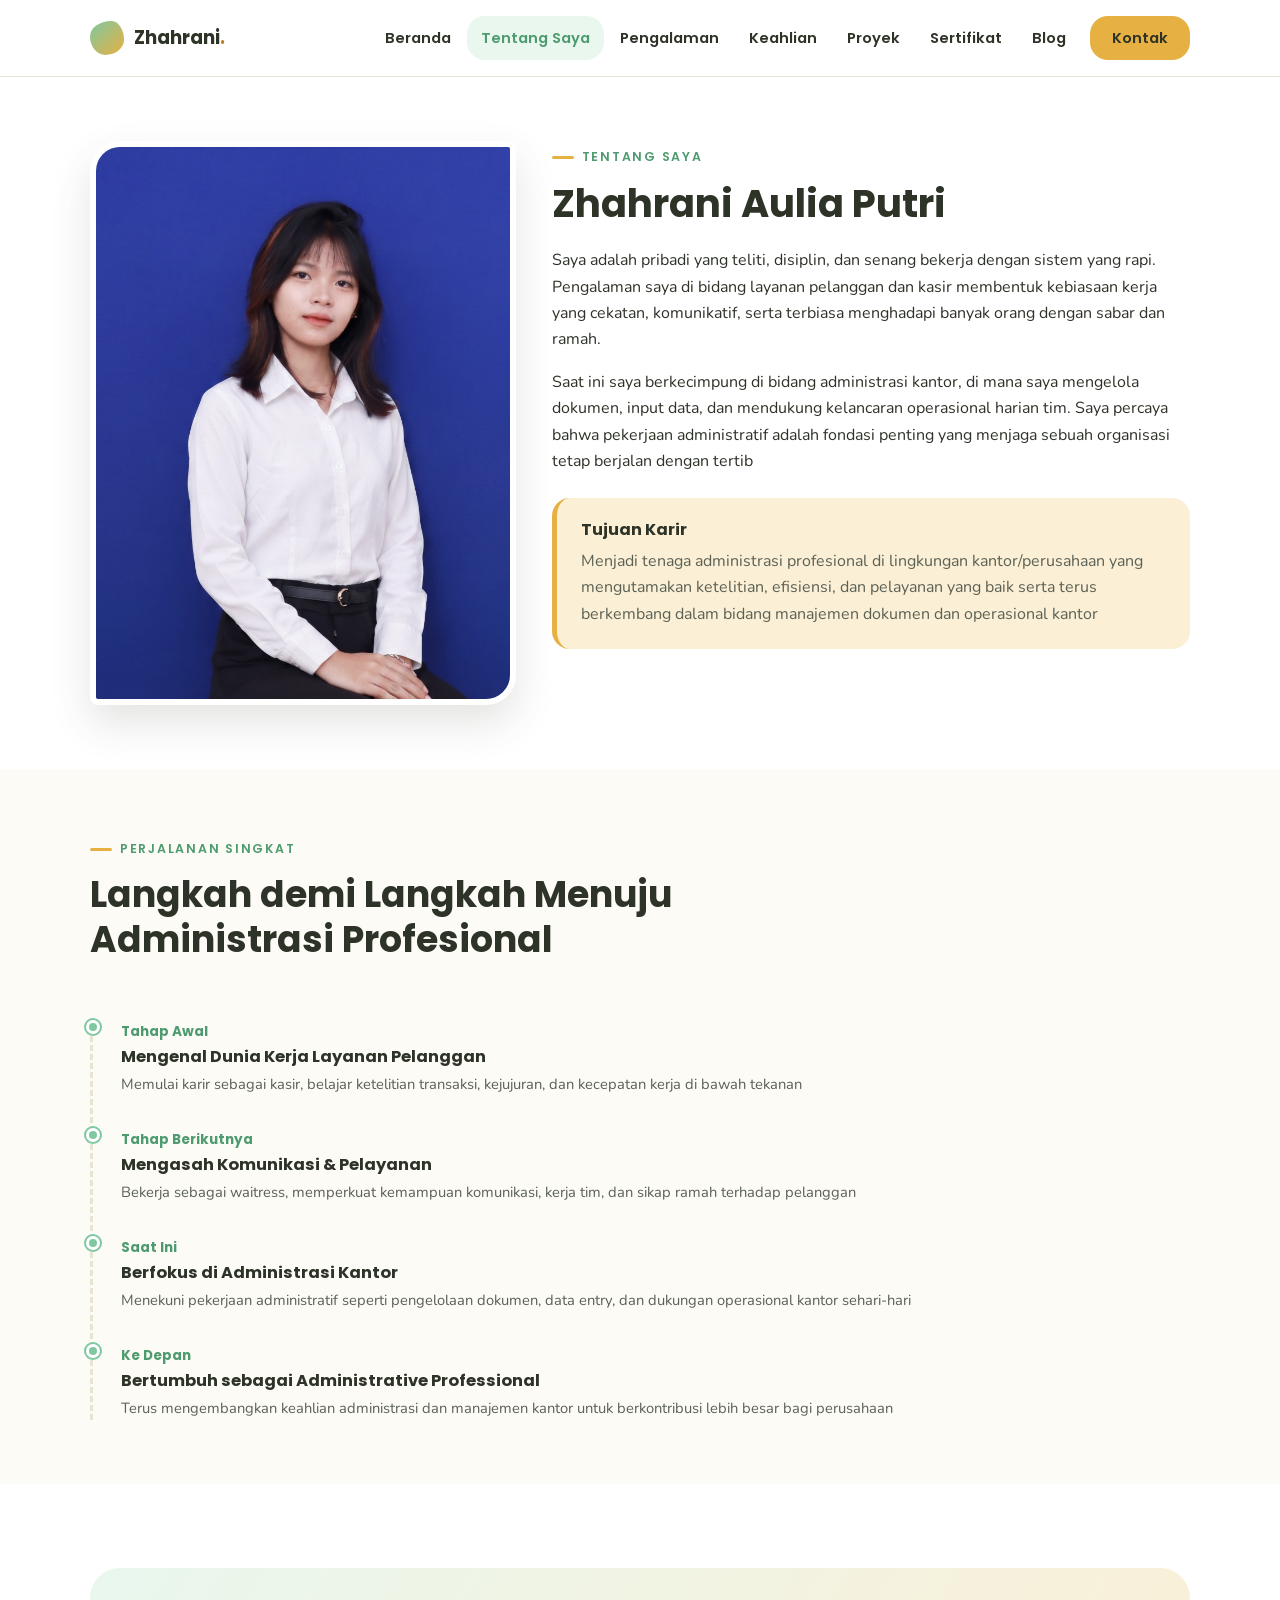
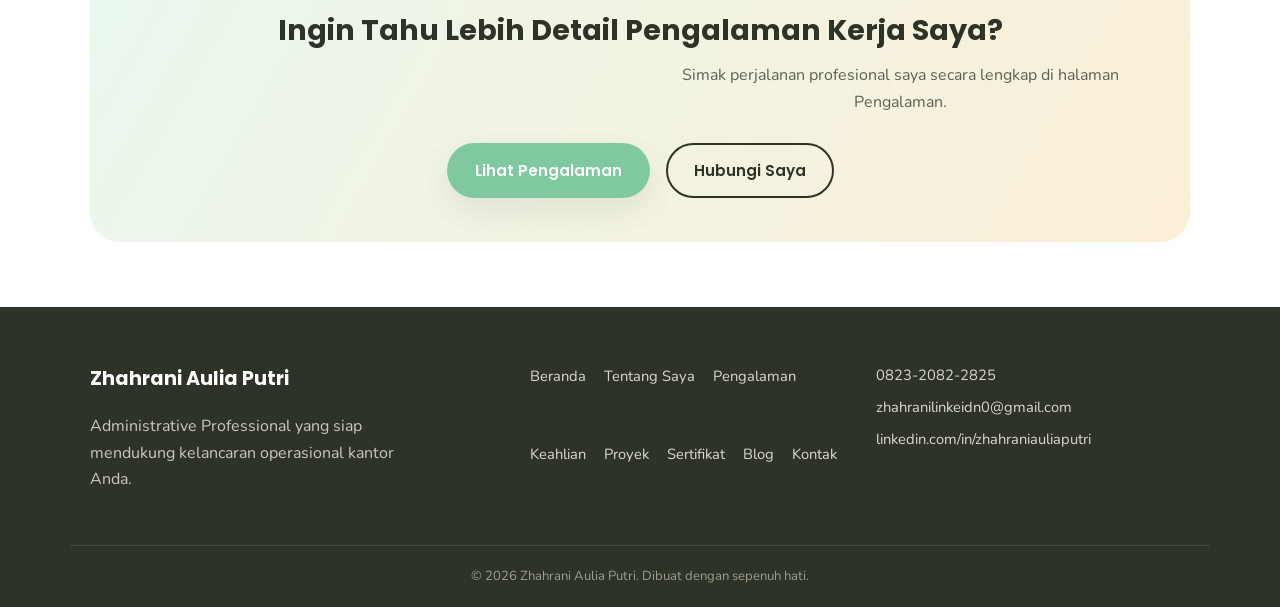
==== commit ef97a6d9: "Add files via upload" ====
--- a/about.html
+++ b/about.html
@@ -24,7 +24,7 @@
         <li><a href="about.html" class="is-active">Tentang Saya</a></li>
         <li><a href="experience.html">Pengalaman</a></li>
         <li><a href="skills.html">Keahlian</a></li>
-        <li><a href="portfolio.html">Portfolio</a></li>
+        <li><a href="portfolio.html">Proyek</a></li>
         <li><a href="certificates.html">Sertifikat</a></li>
         <li><a href="blog.html">Blog</a></li>
         <li><a href="contact.html" class="nav-cta">Kontak</a></li>
@@ -41,7 +41,7 @@
   <section>
     <div class="container about-hero">
       <div class="about-photo">
-        <img src="images/profile/profil-aulia.png" alt="Foto Zhahrani Aulia Putri">
+        <img src="images/profile/Profile-2.jpg" alt="Foto Zhahrani Aulia Putri">
       </div>
       <div class="about-copy">
         <span class="kicker">Tentang Saya</span>
@@ -78,7 +78,7 @@
         <li>
           <span class="year">Saat Ini</span>
           <h4>Berfokus di Administrasi Kantor</h4>
-          <p>Menekuni pekerjaan administratif — pengelolaan dokumen, data entry, dan dukungan operasional kantor sehari-hari</p>
+          <p>Menekuni pekerjaan administratif seperti pengelolaan dokumen, data entry, dan dukungan operasional kantor sehari-hari</p>
         </li>
         <li>
           <span class="year">Ke Depan</span>
@@ -115,7 +115,7 @@
       <li><a href="about.html">Tentang Saya</a></li>
       <li><a href="experience.html">Pengalaman</a></li>
       <li><a href="skills.html">Keahlian</a></li>
-      <li><a href="portfolio.html">Portfolio</a></li>
+      <li><a href="portfolio.html">Proyek</a></li>
       <li><a href="certificates.html">Sertifikat</a></li>
       <li><a href="blog.html">Blog</a></li>
       <li><a href="contact.html">Kontak</a></li>
--- a/css/style.css
+++ b/css/style.css
@@ -143,8 +143,7 @@
   position: sticky;
   top: 0;
   z-index: 100;
-  background: rgba(255, 255, 255, 0.92);
-  backdrop-filter: blur(8px);
+  background: var(--white);
   border-bottom: 1px solid var(--border);
 }
 .header-inner {
@@ -200,6 +199,7 @@
   position: fixed;
   inset: 0;
   top: 68px;
+  z-index: 110;
   background: var(--white);
   transform: translateX(100%);
   transition: transform 0.3s ease;
@@ -288,12 +288,19 @@
 }
 .hero-grid {
   display: grid;
-  gap: 40px;
-  align-items: center;
-}
+  grid-template-columns: 1fr auto;
+  grid-template-areas:
+    "heading photo"
+    "body    body";
+  align-items: start;
+  column-gap: 18px;
+  row-gap: 10px;
+}
+.hero-heading { grid-area: heading; min-width: 0; }
+.hero-body { grid-area: body; }
 .hero-copy .kicker { }
 .hero-copy h1 {
-  font-size: clamp(2rem, 1.5rem + 2.4vw, 3.2rem);
+  font-size: clamp(1.6rem, 1.2rem + 2.4vw, 3.2rem);
 }
 .hero-copy .headline-accent { color: var(--green-dark); }
 .hero-copy p.lead {
@@ -317,9 +324,12 @@
 .hero-stats div span { font-size: 0.85rem; color: var(--ink-soft); }
 
 .hero-photo-wrap {
+  grid-area: photo;
   position: relative;
-  justify-self: center;
-  width: min(340px, 80vw);
+  justify-self: end;
+  align-self: start;
+  width: clamp(84px, 26vw, 130px);
+  flex-shrink: 0;
 }
 .hero-photo-blob {
   position: absolute;
@@ -336,35 +346,71 @@
 .hero-photo {
   position: relative;
   z-index: 1;
-  border-radius: 62% 38% 53% 47% / 41% 49% 51% 59%;
+  border-radius: 22px;
   overflow: hidden;
-  border: 6px solid var(--white);
-  box-shadow: var(--shadow-lift);
+  border: 3px solid var(--white);
+  box-shadow: var(--shadow-soft);
   aspect-ratio: 1 / 1;
 }
-.hero-photo img { width: 100%; height: 100%; object-fit: cover; }
+.hero-photo img { width: 100%; height: 100%; object-fit: cover; object-position: center top; }
 .hero-photo-tag {
   position: absolute;
   z-index: 2;
-  bottom: -6px;
-  right: -14px;
+  bottom: -8px;
+  left: 50%;
+  right: auto;
+  transform: translateX(-50%);
+  max-width: calc(100vw - 40px);
   background: var(--white);
   border: 2px solid var(--border);
   border-radius: var(--radius-pill);
-  padding: 10px 18px;
+  padding: 4px 9px;
   box-shadow: var(--shadow-soft);
   font-family: var(--font-head);
   font-weight: 600;
-  font-size: 0.85rem;
+  font-size: 0.62rem;
+  white-space: nowrap;
   display: flex;
   align-items: center;
-  gap: 8px;
-}
-.hero-photo-tag .dot { width: 9px; height: 9px; border-radius: 50%; background: var(--green); }
-
+  gap: 4px;
+}
+.hero-photo-tag .dot { width: 6px; height: 6px; border-radius: 50%; background: var(--green); flex-shrink: 0; }
+
+/* Tablet: slightly bigger photo, roomier tag */
+@media (min-width: 560px) {
+  .hero-photo-wrap { width: clamp(130px, 22vw, 190px); }
+  .hero-photo { border-radius: 28px; border-width: 4px; }
+  .hero-photo-tag { font-size: 0.75rem; padding: 6px 13px; gap: 6px; bottom: -10px; }
+  .hero-photo-tag .dot { width: 8px; height: 8px; }
+}
+
+/* Desktop: classic large side-by-side layout */
 @media (min-width: 900px) {
-  .hero-grid { grid-template-columns: 1.15fr 0.85fr; }
-  .hero-photo-wrap { justify-self: end; }
+  .hero-grid {
+    grid-template-columns: 1.15fr 0.85fr;
+    grid-template-areas:
+      "heading photo"
+      "body    photo";
+    row-gap: 24px;
+    column-gap: 40px;
+  }
+  .hero-photo-wrap {
+    width: min(340px, 80vw);
+    justify-self: end;
+    align-self: center;
+    grid-row: 1 / 3;
+  }
+  .hero-photo { border-radius: 32px; border-width: 6px; box-shadow: var(--shadow-lift); }
+  .hero-photo-tag {
+    right: -14px;
+    left: auto;
+    transform: none;
+    bottom: -6px;
+    font-size: 0.85rem;
+    padding: 10px 18px;
+    gap: 8px;
+  }
+  .hero-photo-tag .dot { width: 9px; height: 9px; }
 }
 
 /* Highlight strip under hero */
@@ -441,6 +487,7 @@
 }
 @media (min-width: 640px) { .card-grid { grid-template-columns: repeat(2, 1fr); } }
 @media (min-width: 980px) { .card-grid--4 { grid-template-columns: repeat(4, 1fr); } }
+@media (min-width: 860px) { .card-grid--5 { grid-template-columns: repeat(3, 1fr); } }
 @media (min-width: 980px) { .card-grid--3 { grid-template-columns: repeat(3, 1fr); } }
 
 /* =========================================================
@@ -595,31 +642,6 @@
    ========================================================= */
 .skills-layout { display: grid; gap: 48px; }
 .skill-bar-group { display: grid; gap: 22px; }
-.skill-bar-row .skill-bar-label {
-  display: flex;
-  justify-content: space-between;
-  font-family: var(--font-head);
-  font-weight: 600;
-  font-size: 0.94rem;
-  margin-bottom: 8px;
-}
-.skill-bar-label span:last-child { color: var(--green-dark); }
-.skill-bar-track {
-  height: 12px;
-  border-radius: var(--radius-pill);
-  background: var(--cream);
-  border: 1.5px dashed var(--border);
-  overflow: hidden;
-  padding: 2px;
-}
-.skill-bar-fill {
-  height: 100%;
-  border-radius: var(--radius-pill);
-  background: linear-gradient(90deg, var(--green), var(--green-dark));
-  width: 0;
-  transition: width 1s ease;
-}
-.skill-bar-row:nth-child(even) .skill-bar-fill { background: linear-gradient(90deg, var(--mustard), var(--mustard-dark)); }
 
 .note-grid {
   display: flex;
@@ -974,11 +996,6 @@
   .card-grid--3 { grid-template-columns: repeat(2, 1fr); }
 }
 
-@media (min-width: 760px) {
-  .hero-grid { grid-template-columns: 1.15fr 0.85fr; }
-  .hero-photo-wrap { justify-self: end; }
-}
-
 @media (min-width: 700px) {
   .about-hero { grid-template-columns: 0.8fr 1.2fr; }
 }
